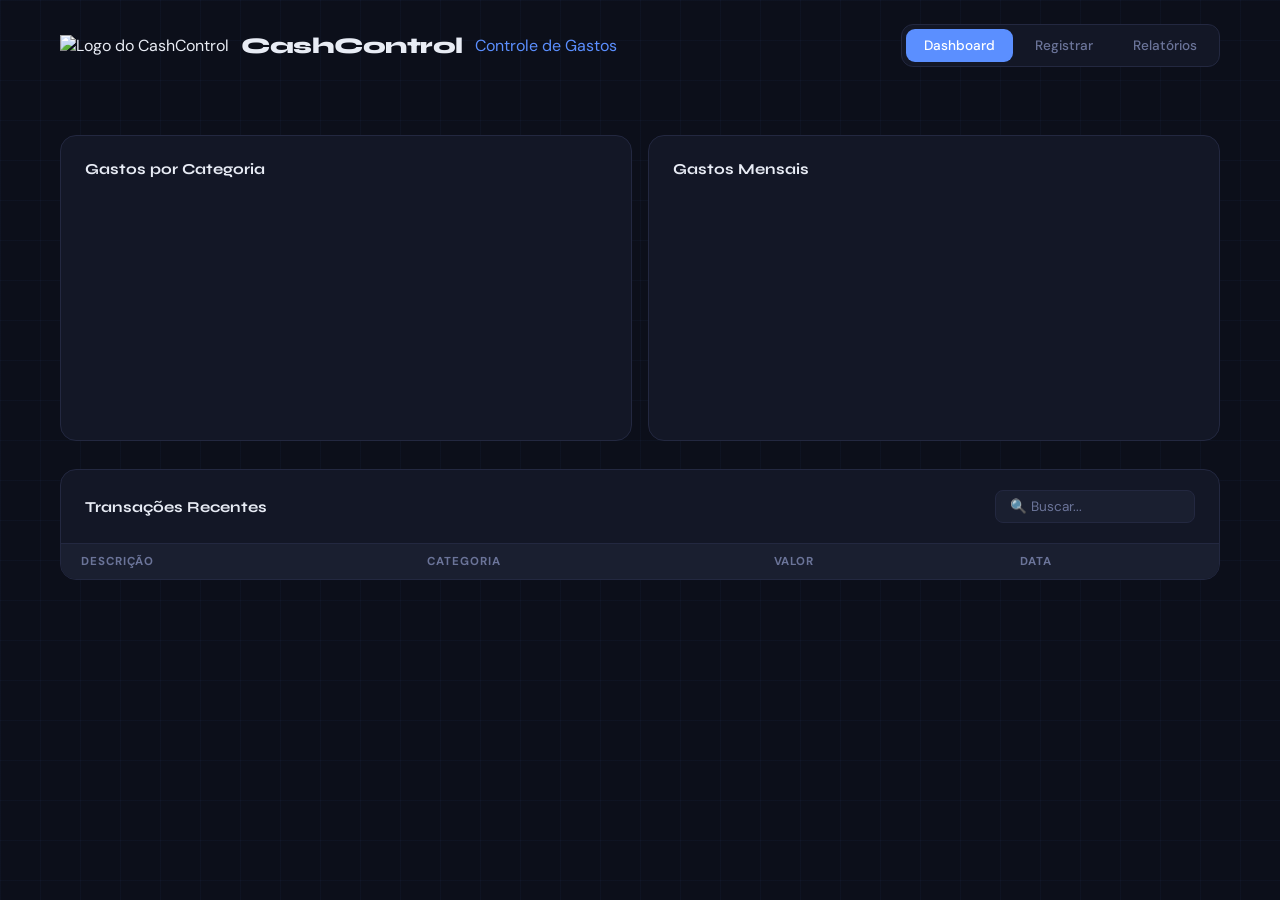
==== index.html @ e5b0a487 "Primeiro commit - CashControl, criação para versionamento" ====
<!DOCTYPE html>
<html lang="PT-BR">
    <head>
        <meta charset="UTF-8" />
        <meta name="viewport" content="width=device-width, initial-scale=1.0" />
        <title>CashControl - Controle de Gastos</title>

        <!-- LINKS PARA FONTES-->
        <link href="https://fonts.googleapis.com/css2?family=Syne:wght@400;700;800&family=DM+Sans:ital,wght@0,300;0,400;0,500;1,300&display=swap"
        rel="stylesheet"
        />

        <!-- LINK PARA CSS -->
        <link rel="stylesheet" href="css/style.css" />

        <!-- CHART.JS (CDN) -->
          <script src="https://cdnjs.cloudflare.com/ajax/libs/Chart.js/4.4.1/chart.umd.min.js"></script>
    </head>
    <body>
        <div class = "app">
            <header>
                <div class="logo">
                    <img src="assets/logo.png" alt="Logo do CashControl" />
                    <h1>CashControl</h1><span>Controle de Gastos</span>
                </div>
                <nav>
                    <button class="active" onclick="app.showView('dashboard')">Dashboard</button>
                    <button                onclick="app.showView('registrar')">Registrar</button>
                    <button                onclick="app.showView('relatorios')">Relatórios</button>
                </nav>
            </header>

            <div id="view-dashboard" class="view active">
                <div class="kpi-row" id="kpi-row"></div>

                <div class="charts-row">
                    <div class="chart-card">
                        <div class="chart-title">Gastos por Categoria</div>
                        <div class="chart-wrap"><canvas id="pieChart"></canvas></div>
                    </div>
                    <div class="chart-card">
                        <div class="chart-title">Gastos Mensais</div>
                        <div class="chart-wrap"><canvas id="lineChart"></canvas></div>
                    </div>
                </div>

                <div class="table-card">
                    <div class="table-header">
                        <div class="table-title">Transações Recentes</div>
                        <input
                            class="search-box"
                            type="text"
                            placeholder="🔍 Buscar..."
                            oninput="app.filterTable(this.value)"
                            />
                    </div>
                    <div style="overflow-x: auto;">
                        <table>
                            <thead>
                                <tr>
                                    <th>Descrição</th>
                                    <th>Categoria</th>
                                    <th>Valor</th>
                                    <th>Data</th>
                                </tr>
                            </thead>
                            <tbody id="expense-tbody"></tbody>
                        </table>
                    </div>
                </div>
            </div>
            <!-- FIM DO VIEW DO DASHBOARD -->

            <div id="view-registrar" class="view">
                <div class="form-card">
                    <div class="form-title">Nova <span> Despesa</span></div>
                    <div class="form-grid">
                        <div class="form-group">
                            <label> Descrição</label>
                            <input type="text" id="descricao" placeholder="Ex: Almoço, Uber, etc." />
                        </div>
                        <div class="form-group full">
                            <label> Valor (R$)</label>
                            <input type="number" id="valor" placeholder="0,00" min="0" step="0.01" />
                        </div>
                        <div class="form-group full">
                            <label> Data</label>
                            <input type="date" id="data" />
                        </div>
                        <div class="form-group">
                            <label> Categoria</label>
                            <select id="categoria">
                                <option value="">Selecione</option>
                                <option value="Alimentação">Alimentação</option>
                                <option value="Transporte">Transporte</option>
                                <option value="Lazer">Lazer</option>
                                <option value="Saúde">Saúde</option>
                                <option value="Moradia">Moradia</option>
                                <option value="Casamento">Casamento</option>
                                <option value="Outros">Outros</option>
                            </select>
                        </div>
                        <div class="form-group">
                            <label> Forma de Pagamento  </label>
                            <select id="pagamento">
                                <option value="">Selecione</option>
                                <option value="Cartão de Crédito">Cartão de Crédito</option>
                                <option value="Cartão de Débito">Cartão de Débito</option>
                                <option value="Pix">Pix</option>
                            </select>
                        </div>
                        <div class="form-group full">[
                            <label> Observações</label>
                            <input type="text" id="observacoes" placeholder="Anotações adicionais...">
                        </div>
                        <div class="form-group full">
                            <button class="submit-btn" onclick="app.addExpense()">+ Registrar Despesa</button>
                            <div class="sucess-toast" id="toast">
                                ✅ Despesa registrada com sucesso!
                            </div>
                        </div>
                    </div>
                </div>
            </div>

            <!-- ── RELATÓRIOS VIEW ── -->
            <div id="view-relatorios" class="view">
                <div class="month-filter">
                    <label>Filtrar mês:</label>
                    <select id="mes-filtro" onchange="app.renderReports()">
                        <option value="all">Todos</option>
                    </select>
                </div>

                <div class="reports-grid">
                    <div class="report-card">
                        <div class="report-card-title">Gastos por Categoria</div>
                        <div class="cat-bars"></div>
                    </div>
                    <div class="report-card">
                        <div class="report-card-title">Gastos Mensais</div>
                        <div class="chart-wrap" style="height: 180px">
                            <canvas id="barChart"></canvas>
                        </div>
                    </div>
                </div>

                <div class="report-card">
                    <div class="report-card-title">Exportar Dados</div>
                    <div class ="export-row">
                        <button class="btn-export" onclick="app.handleExportCSV()"> 📊 Exportar Excel / CSV</button>
                        <button class="btn-export" onclick="app.handleExportPDF()">📄 Exportar Relatório PDF</button>
                    </div>
                </div>
            </div>
        </div>

    <!-- App module (exposes functions via window.app) -->
     <script type="module">
        import * as appModule from './js/app.js';
        window.app = appModule;
     </script>
    </body>
</html>
---- css/style.css ----
:root {
  --bg: #0c0f1a;
  --panel: #131726;
  --panel2: #1a1f30;
  --border: #232840;
  --accent: #5b8fff;
  --accent2: #ff6b6b;
  --accent3: #43e5b0;
  --accent4: #f9c74f;
  --text: #e8ecf5;
  --muted: #6b7499;
  --radius: 16px;
}

*, *::before, *::after {
  box-sizing: border-box;
  margin: 0;
  padding: 0;
}

body {
  font-family: 'DM Sans', sans-serif;
  background: var(--bg);
  color: var(--text);
  min-height: 100vh;
  overflow-x: hidden;
}

body::before {
  content: '';
  position: fixed;
  inset: 0;
  background-image:
    linear-gradient(rgba(91,143,255,0.04) 1px, transparent 1px),
    linear-gradient(90deg, rgba(91,143,255,0.04) 1px, transparent 1px);
  background-size: 40px 40px;
  pointer-events: none;
  z-index: 0;
}

.app {
  position: relative;
  z-index: 1;
  max-width: 1200px;
  margin: 0 auto;
  padding: 24px 20px 60px;
}

/* ── HEADER ── */
header {
  display: flex;
  align-items: center;
  justify-content: space-between;
  margin-bottom: 40px;
}

.logo {
  display: flex;
  align-items: center;
  gap: 12px;
}

.logo-icon {
  width: 42px;
  height: 42px;
  border-radius: 12px;
  background: linear-gradient(135deg, var(--accent), var(--accent3));
  display: flex;
  align-items: center;
  justify-content: center;
  font-size: 20px;
}

.logo h1 {
  font-family: 'Syne', sans-serif;
  font-size: 1.4rem;
  font-weight: 800;
  letter-spacing: -0.5px;
}

.logo span { color: var(--accent); }

nav {
  display: flex;
  gap: 4px;
  background: var(--panel);
  border: 1px solid var(--border);
  border-radius: 12px;
  padding: 4px;
}

nav button {
  background: none;
  border: none;
  color: var(--muted);
  font-family: 'DM Sans', sans-serif;
  font-size: 0.85rem;
  font-weight: 500;
  padding: 8px 18px;
  border-radius: 9px;
  cursor: pointer;
  transition: all .2s;
}

nav button.active { background: var(--accent); color: #fff; }
nav button:hover:not(.active) { color: var(--text); background: var(--panel2); }

/* ── VIEWS ── */
.view { display: none; animation: fadeUp .35s ease; }
.view.active { display: block; }

@keyframes fadeUp {
  from { opacity: 0; transform: translateY(14px); }
  to   { opacity: 1; transform: translateY(0); }
}

/* ── KPI CARDS ── */
.kpi-row {
  display: grid;
  grid-template-columns: repeat(auto-fit, minmax(200px, 1fr));
  gap: 16px;
  margin-bottom: 28px;
}

.kpi-card {
  background: var(--panel);
  border: 1px solid var(--border);
  border-radius: var(--radius);
  padding: 22px 24px;
  position: relative;
  overflow: hidden;
}

.kpi-card::after {
  content: '';
  position: absolute;
  top: -30px;
  right: -30px;
  width: 80px;
  height: 80px;
  border-radius: 50%;
  background: radial-gradient(circle, var(--glow, #5b8fff33) 0%, transparent 70%);
}

.kpi-card.green  { --glow: #43e5b033; }
.kpi-card.red    { --glow: #ff6b6b33; }
.kpi-card.yellow { --glow: #f9c74f33; }

.kpi-label {
  font-size: 0.75rem;
  color: var(--muted);
  text-transform: uppercase;
  letter-spacing: .08em;
  margin-bottom: 8px;
}

.kpi-value {
  font-family: 'Syne', sans-serif;
  font-size: 1.7rem;
  font-weight: 800;
  color: var(--accent);
}

.kpi-card.green  .kpi-value { color: var(--accent3); }
.kpi-card.red    .kpi-value { color: var(--accent2); }
.kpi-card.yellow .kpi-value { color: var(--accent4); }

.kpi-sub {
  font-size: 0.75rem;
  color: var(--muted);
  margin-top: 4px;
}

/* ── CHARTS ── */
.charts-row {
  display: grid;
  grid-template-columns: 1fr 1fr;
  gap: 16px;
  margin-bottom: 28px;
}

@media (max-width: 700px) { .charts-row { grid-template-columns: 1fr; } }

.chart-card {
  background: var(--panel);
  border: 1px solid var(--border);
  border-radius: var(--radius);
  padding: 24px;
}

.chart-title {
  font-family: 'Syne', sans-serif;
  font-size: 0.95rem;
  font-weight: 700;
  margin-bottom: 18px;
}

.chart-wrap { position: relative; height: 220px; }

/* ── TABLE ── */
.table-card {
  background: var(--panel);
  border: 1px solid var(--border);
  border-radius: var(--radius);
  overflow: hidden;
}

.table-header {
  display: flex;
  align-items: center;
  justify-content: space-between;
  padding: 20px 24px;
  border-bottom: 1px solid var(--border);
}

.table-title {
  font-family: 'Syne', sans-serif;
  font-size: 0.95rem;
  font-weight: 700;
}

.search-box {
  background: var(--panel2);
  border: 1px solid var(--border);
  border-radius: 8px;
  padding: 7px 14px;
  font-family: 'DM Sans', sans-serif;
  color: var(--text);
  font-size: 0.85rem;
  outline: none;
  width: 200px;
}

.search-box::placeholder { color: var(--muted); }

table { width: 100%; border-collapse: collapse; }

th {
  font-size: 0.72rem;
  text-transform: uppercase;
  letter-spacing: .08em;
  color: var(--muted);
  padding: 10px 20px;
  text-align: left;
  background: var(--panel2);
}

td {
  padding: 14px 20px;
  font-size: 0.88rem;
  border-top: 1px solid var(--border);
}

tr:hover td { background: rgba(91,143,255,0.04); }

.badge {
  display: inline-block;
  padding: 3px 10px;
  border-radius: 20px;
  font-size: 0.75rem;
  font-weight: 500;
}

.badge-alimentacao { background: #5b8fff22; color: #5b8fff; }
.badge-transporte  { background: #43e5b022; color: #43e5b0; }
.badge-lazer       { background: #f9c74f22; color: #f9c74f; }
.badge-saude       { background: #ff6b6b22; color: #ff6b6b; }
.badge-moradia     { background: #c77dff22; color: #c77dff; }
.badge-outros      { background: #aaa2;     color: #aaa;    }

.delete-btn {
  background: none;
  border: none;
  cursor: pointer;
  color: var(--muted);
  font-size: 1rem;
  transition: color .2s;
  padding: 4px 8px;
  border-radius: 6px;
}

.delete-btn:hover { color: var(--accent2); background: #ff6b6b11; }

/* ── FORM ── */
.form-card {
  background: var(--panel);
  border: 1px solid var(--border);
  border-radius: var(--radius);
  padding: 36px;
  max-width: 600px;
}

.form-title {
  font-family: 'Syne', sans-serif;
  font-size: 1.3rem;
  font-weight: 800;
  margin-bottom: 28px;
}

.form-title span { color: var(--accent); }

.form-grid {
  display: grid;
  grid-template-columns: 1fr 1fr;
  gap: 18px;
}

@media (max-width: 500px) { .form-grid { grid-template-columns: 1fr; } }

.form-group { display: flex; flex-direction: column; gap: 8px; }
.form-group.full { grid-column: 1 / -1; }

label {
  font-size: 0.78rem;
  text-transform: uppercase;
  letter-spacing: .07em;
  color: var(--muted);
}

input, select, textarea {
  background: var(--panel2);
  border: 1px solid var(--border);
  border-radius: 10px;
  padding: 12px 16px;
  font-family: 'DM Sans', sans-serif;
  color: var(--text);
  font-size: 0.9rem;
  outline: none;
  transition: border .2s;
}

input:focus, select:focus, textarea:focus { border-color: var(--accent); }
select option { background: var(--panel); }

.btn-primary {
  background: linear-gradient(135deg, var(--accent), #4070e0);
  border: none;
  border-radius: 10px;
  color: #fff;
  font-family: 'Syne', sans-serif;
  font-size: 0.95rem;
  font-weight: 700;
  padding: 14px 28px;
  cursor: pointer;
  transition: opacity .2s, transform .15s;
  margin-top: 8px;
}

.btn-primary:hover  { opacity: .9; transform: translateY(-1px); }
.btn-primary:active { transform: translateY(0); }

.success-toast {
  display: none;
  background: var(--accent3);
  color: #0c0f1a;
  border-radius: 10px;
  padding: 12px 20px;
  font-weight: 600;
  font-size: 0.88rem;
  margin-top: 16px;
  animation: fadeUp .3s ease;
}

/* ── REPORTS ── */
.reports-grid {
  display: grid;
  grid-template-columns: 1fr 1fr;
  gap: 16px;
  margin-bottom: 24px;
}

@media (max-width: 700px) { .reports-grid { grid-template-columns: 1fr; } }

.report-card {
  background: var(--panel);
  border: 1px solid var(--border);
  border-radius: var(--radius);
  padding: 24px;
}

.report-card-title {
  font-family: 'Syne', sans-serif;
  font-size: 0.9rem;
  font-weight: 700;
  margin-bottom: 16px;
  color: var(--muted);
  text-transform: uppercase;
  letter-spacing: .06em;
}

.cat-row {
  display: flex;
  align-items: center;
  gap: 12px;
  margin-bottom: 12px;
}

.cat-bar-wrap {
  flex: 1;
  background: var(--panel2);
  border-radius: 4px;
  height: 6px;
  overflow: hidden;
}

.cat-bar {
  height: 100%;
  border-radius: 4px;
  transition: width .5s ease;
}

.cat-label { font-size: 0.83rem; width: 110px; }
.cat-value { font-size: 0.83rem; color: var(--muted); width: 80px; text-align: right; }

.export-row { display: flex; gap: 12px; }

.btn-export {
  flex: 1;
  background: var(--panel2);
  border: 1px solid var(--border);
  border-radius: 10px;
  color: var(--text);
  font-family: 'Syne', sans-serif;
  font-size: 0.85rem;
  font-weight: 700;
  padding: 14px;
  cursor: pointer;
  transition: all .2s;
  display: flex;
  align-items: center;
  justify-content: center;
  gap: 8px;
}

.btn-export:hover { background: var(--accent); border-color: var(--accent); color: #fff; }

.month-filter {
  display: flex;
  align-items: center;
  gap: 12px;
  margin-bottom: 24px;
}

.month-filter label {
  font-size: 0.8rem;
  color: var(--muted);
  text-transform: uppercase;
  letter-spacing: .07em;
}

.month-filter select { padding: 8px 14px; font-size: 0.85rem; border-radius: 8px; width: auto; }

/* ── RESPONSIVE ── */
@media (max-width: 600px) {
  .table-header  { flex-direction: column; gap: 12px; }
  .search-box    { width: 100%; }
}
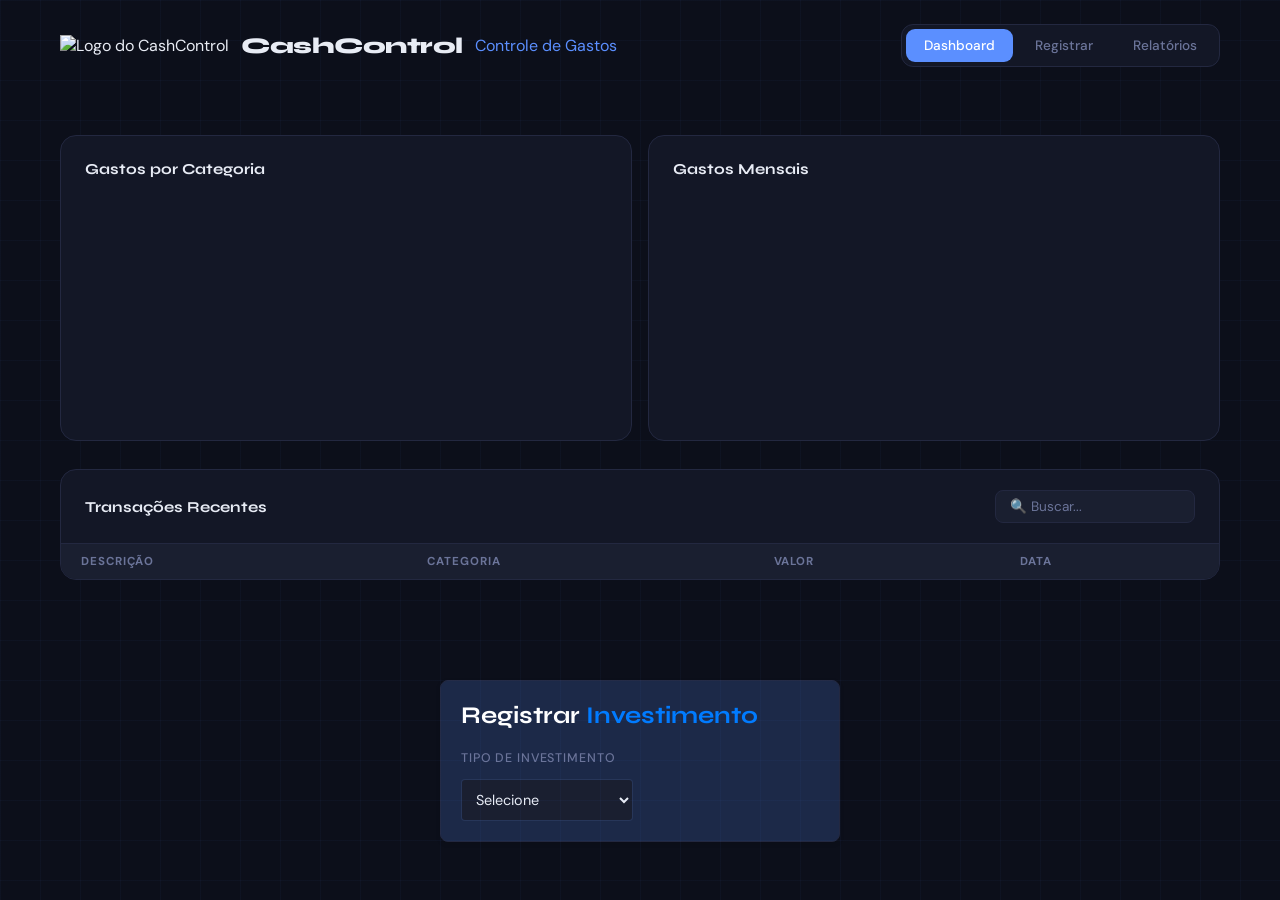
==== commit ed017c92: "Commit da madrugada - Adição dos scripts: chart, app, data e export" ====
--- a/index.html
+++ b/index.html
@@ -1,164 +1,225 @@
 <!DOCTYPE html>
 <html lang="PT-BR">
-    <head>
-        <meta charset="UTF-8" />
-        <meta name="viewport" content="width=device-width, initial-scale=1.0" />
-        <title>CashControl - Controle de Gastos</title>
-
-        <!-- LINKS PARA FONTES-->
-        <link href="https://fonts.googleapis.com/css2?family=Syne:wght@400;700;800&family=DM+Sans:ital,wght@0,300;0,400;0,500;1,300&display=swap"
-        rel="stylesheet"
-        />
-
-        <!-- LINK PARA CSS -->
-        <link rel="stylesheet" href="css/style.css" />
-
-        <!-- CHART.JS (CDN) -->
-          <script src="https://cdnjs.cloudflare.com/ajax/libs/Chart.js/4.4.1/chart.umd.min.js"></script>
-    </head>
-    <body>
-        <div class = "app">
-            <header>
-                <div class="logo">
-                    <img src="assets/logo.png" alt="Logo do CashControl" />
-                    <h1>CashControl</h1><span>Controle de Gastos</span>
-                </div>
-                <nav>
-                    <button class="active" onclick="app.showView('dashboard')">Dashboard</button>
-                    <button                onclick="app.showView('registrar')">Registrar</button>
-                    <button                onclick="app.showView('relatorios')">Relatórios</button>
-                </nav>
-            </header>
-
-            <div id="view-dashboard" class="view active">
-                <div class="kpi-row" id="kpi-row"></div>
-
-                <div class="charts-row">
-                    <div class="chart-card">
-                        <div class="chart-title">Gastos por Categoria</div>
-                        <div class="chart-wrap"><canvas id="pieChart"></canvas></div>
-                    </div>
-                    <div class="chart-card">
-                        <div class="chart-title">Gastos Mensais</div>
-                        <div class="chart-wrap"><canvas id="lineChart"></canvas></div>
-                    </div>
-                </div>
-
-                <div class="table-card">
-                    <div class="table-header">
-                        <div class="table-title">Transações Recentes</div>
-                        <input
-                            class="search-box"
-                            type="text"
-                            placeholder="🔍 Buscar..."
-                            oninput="app.filterTable(this.value)"
-                            />
-                    </div>
-                    <div style="overflow-x: auto;">
-                        <table>
-                            <thead>
-                                <tr>
-                                    <th>Descrição</th>
-                                    <th>Categoria</th>
-                                    <th>Valor</th>
-                                    <th>Data</th>
-                                </tr>
-                            </thead>
-                            <tbody id="expense-tbody"></tbody>
-                        </table>
-                    </div>
-                </div>
-            </div>
-            <!-- FIM DO VIEW DO DASHBOARD -->
-
-            <div id="view-registrar" class="view">
-                <div class="form-card">
-                    <div class="form-title">Nova <span> Despesa</span></div>
-                    <div class="form-grid">
-                        <div class="form-group">
-                            <label> Descrição</label>
-                            <input type="text" id="descricao" placeholder="Ex: Almoço, Uber, etc." />
+
+<head>
+    <meta charset="UTF-8" />
+    <meta name="viewport" content="width=device-width, initial-scale=1.0" />
+    <title>CashControl - Controle de Gastos</title>
+
+    <!-- LINKS PARA FONTES-->
+    <link
+        href="https://fonts.googleapis.com/css2?family=Syne:wght@400;700;800&family=DM+Sans:ital,wght@0,300;0,400;0,500;1,300&display=swap"
+        rel="stylesheet" />
+
+    <!-- LINK PARA CSS -->
+    <link rel="stylesheet" href="css/style.css" />
+
+    <!-- CHART.JS (CDN) -->
+    <script src="https://cdnjs.cloudflare.com/ajax/libs/Chart.js/4.4.1/chart.umd.min.js"></script>
+</head>
+
+<body>
+    <div class="app">
+        <header>
+            <div class="logo">
+                <img src="assets/logo.png" alt="Logo do CashControl" />
+                <h1>CashControl</h1><span>Controle de Gastos</span>
+            </div>
+            <nav>
+                <button class="active" onclick="app.showView('dashboard')">Dashboard</button>
+                <button onclick="app.showView('registrar')">Registrar</button>
+                <button onclick="app.showView('relatorios')">Relatórios</button>
+            </nav>
+        </header>
+
+        <div id="view-dashboard" class="view active">
+            <div class="kpi-row" id="kpi-row"></div>
+
+            <div class="charts-row">
+                <div class="chart-card">
+                    <div class="chart-title">Gastos por Categoria</div>
+                    <div class="chart-wrap"><canvas id="pieChart"></canvas></div>
+                </div>
+                <div class="chart-card">
+                    <div class="chart-title">Gastos Mensais</div>
+                    <div class="chart-wrap"><canvas id="lineChart"></canvas></div>
+                </div>
+            </div>
+
+            <div class="table-card">
+                <div class="table-header">
+                    <div class="table-title">Transações Recentes</div>
+                    <input class="search-box" type="text" placeholder="🔍 Buscar..."
+                        oninput="app.filterTable(this.value)" />
+                </div>
+                <div style="overflow-x: auto;">
+                    <table>
+                        <thead>
+                            <tr>
+                                <th>Descrição</th>
+                                <th>Categoria</th>
+                                <th>Valor</th>
+                                <th>Data</th>
+                            </tr>
+                        </thead>
+                        <tbody id="expense-tbody"></tbody>
+                    </table>
+                </div>
+            </div>
+        </div>
+        <!-- FIM DO VIEW DO DASHBOARD -->
+
+        <div id="view-registrar" class="view">
+            <div class="form-card">
+                <div class="form-title">Nova <span> Despesa</span></div>
+                <div class="form-grid">
+                    <div class="form-group">
+                        <label> Descrição</label>
+                        <input type="text" id="descricao" placeholder="Ex: Almoço, Uber, etc." />
+                    </div>
+                    <div class="form-group full">
+                        <label> Valor (R$)</label>
+                        <input type="number" id="valor" placeholder="0,00" min="0" step="0.01" />
+                    </div>
+                    <div class="form-group full">
+                        <label> Data</label>
+                        <input type="date" id="data" />
+                    </div>
+                    <div class="form-group">
+                        <label> Categoria</label>
+                        <select id="categoria">
+                            <option value="">Selecione</option>
+                            <option value="Alimentação">Alimentação</option>
+                            <option value="Transporte">Transporte</option>
+                            <option value="Lazer">Lazer</option>
+                            <option value="Saúde">Saúde</option>
+                            <option value="Moradia">Moradia</option>
+                            <option value="Casamento">Casamento</option>
+                            <option value="Outros">Outros</option>
+                        </select>
+                    </div>
+                    <div class="form-group">
+                        <label> Forma de Pagamento </label>
+                        <select id="pagamento">
+                            <option value="">Selecione</option>
+                            <option value="Cartão de Crédito">Cartão de Crédito</option>
+                            <option value="Cartão de Débito">Cartão de Débito</option>
+                            <option value="Pix">Pix</option>
+                        </select>
+                    </div>
+                    <div class="form-group full">[
+                        <label> Observações</label>
+                        <input type="text" id="observacoes" placeholder="Anotações adicionais...">
+                    </div>
+                    <div class="form-group full">
+                        <button class="submit-btn" onclick="app.addExpense()">+ Registrar Despesa</button>
+                        <div class="sucess-toast" id="toast">
+                            ✅ Despesa registrada com sucesso!
                         </div>
-                        <div class="form-group full">
-                            <label> Valor (R$)</label>
-                            <input type="number" id="valor" placeholder="0,00" min="0" step="0.01" />
-                        </div>
-                        <div class="form-group full">
-                            <label> Data</label>
-                            <input type="date" id="data" />
-                        </div>
-                        <div class="form-group">
-                            <label> Categoria</label>
-                            <select id="categoria">
-                                <option value="">Selecione</option>
-                                <option value="Alimentação">Alimentação</option>
-                                <option value="Transporte">Transporte</option>
-                                <option value="Lazer">Lazer</option>
-                                <option value="Saúde">Saúde</option>
-                                <option value="Moradia">Moradia</option>
-                                <option value="Casamento">Casamento</option>
-                                <option value="Outros">Outros</option>
-                            </select>
-                        </div>
-                        <div class="form-group">
-                            <label> Forma de Pagamento  </label>
-                            <select id="pagamento">
-                                <option value="">Selecione</option>
-                                <option value="Cartão de Crédito">Cartão de Crédito</option>
-                                <option value="Cartão de Débito">Cartão de Débito</option>
-                                <option value="Pix">Pix</option>
-                            </select>
-                        </div>
-                        <div class="form-group full">[
-                            <label> Observações</label>
-                            <input type="text" id="observacoes" placeholder="Anotações adicionais...">
-                        </div>
-                        <div class="form-group full">
-                            <button class="submit-btn" onclick="app.addExpense()">+ Registrar Despesa</button>
-                            <div class="sucess-toast" id="toast">
-                                ✅ Despesa registrada com sucesso!
-                            </div>
-                        </div>
-                    </div>
-                </div>
-            </div>
-
-            <!-- ── RELATÓRIOS VIEW ── -->
-            <div id="view-relatorios" class="view">
-                <div class="month-filter">
-                    <label>Filtrar mês:</label>
-                    <select id="mes-filtro" onchange="app.renderReports()">
-                        <option value="all">Todos</option>
+                    </div>
+                </div>
+            </div>
+        </div>
+
+        <!-- ── RELATÓRIOS VIEW ── -->
+        <div id="view-relatorios" class="view">
+            <div class="month-filter">
+                <label>Filtrar mês:</label>
+                <select id="mes-filtro" onchange="app.renderReports()">
+                    <option value="all">Todos</option>
+                </select>
+            </div>
+
+            <div class="reports-grid">
+                <div class="report-card">
+                    <div class="report-card-title">Gastos por Categoria</div>
+                    <div class="cat-bars"></div>
+                </div>
+                <div class="report-card">
+                    <div class="report-card-title">Gastos Mensais</div>
+                    <div class="chart-wrap" style="height: 180px">
+                        <canvas id="barChart"></canvas>
+                    </div>
+                </div>
+            </div>
+
+            <div class="report-card">
+                <div class="report-card-title">Exportar Dados</div>
+                <div class="export-row">
+                    <button class="btn-export" onclick="app.handleExportCSV()"> 📊 Exportar Excel / CSV</button>
+                    <button class="btn-export" onclick="app.handleExportPDF()">📄 Exportar Relatório PDF</button>
+                </div>
+            </div>
+        </div>
+    </div>
+
+    <div class="view-investimentos">
+        <div class="form-card">
+            <style>
+                .form-card {
+                    max-width: 400px;
+                    margin: 40px auto;
+                    padding: 20px;
+                    background-color: #5b8fff33;
+                    border-radius: 8px;
+                    box-shadow: 0 2px 5px rgba(0, 0, 0, 0.1);
+                }
+
+                .form-title {
+                    font-size: 24px;
+                    font-weight: bold;
+                    margin-bottom: 20px;
+                    color: #ffffff;
+                }
+
+                .form-title span {
+                    color: #007bff;
+                }
+
+                .form-grid {
+                    display: grid;
+                    gap: 15px;
+                }
+
+                .form-group {
+                    display: flex;
+                    flex-direction: column;
+                }
+
+                .form-group label {
+                    margin-bottom: 5px;
+                    font-weight: 500;
+                }
+
+                .form-group input,
+                .form-group select {
+                    padding: 10px;
+                    border: 1px solid #5b8fff33;
+                    border-radius: 4px;
+                }
+                </style>
+            <div class="form-title">Registrar <span> Investimento</span></div>
+            <div class="form-grid">
+                <div class="form-group">
+                    <label> Tipo de Investimento</label>
+                    <select id="tipo-investimento">
+                        <option value="">Selecione</option>
+                        <option value="Ações">Ações</option>
+                        <option value="Fundos Imobiliários">Fundos Imobiliários</option>
+                        <option value="Tesouro Direto">Tesouro Direto</option>
+                        <option value="Criptomoedas">Criptomoedas</option>
+                        <option value="Outros">Outros</option>
                     </select>
                 </div>
-
-                <div class="reports-grid">
-                    <div class="report-card">
-                        <div class="report-card-title">Gastos por Categoria</div>
-                        <div class="cat-bars"></div>
-                    </div>
-                    <div class="report-card">
-                        <div class="report-card-title">Gastos Mensais</div>
-                        <div class="chart-wrap" style="height: 180px">
-                            <canvas id="barChart"></canvas>
-                        </div>
-                    </div>
-                </div>
-
-                <div class="report-card">
-                    <div class="report-card-title">Exportar Dados</div>
-                    <div class ="export-row">
-                        <button class="btn-export" onclick="app.handleExportCSV()"> 📊 Exportar Excel / CSV</button>
-                        <button class="btn-export" onclick="app.handleExportPDF()">📄 Exportar Relatório PDF</button>
-                    </div>
-                </div>
-            </div>
-        </div>
+            </div>
+        </div>
+    </div>
 
     <!-- App module (exposes functions via window.app) -->
-     <script type="module">
+    <script type="module">
         import * as appModule from './js/app.js';
         window.app = appModule;
-     </script>
-    </body>
+    </script>
+</body>
+
 </html>
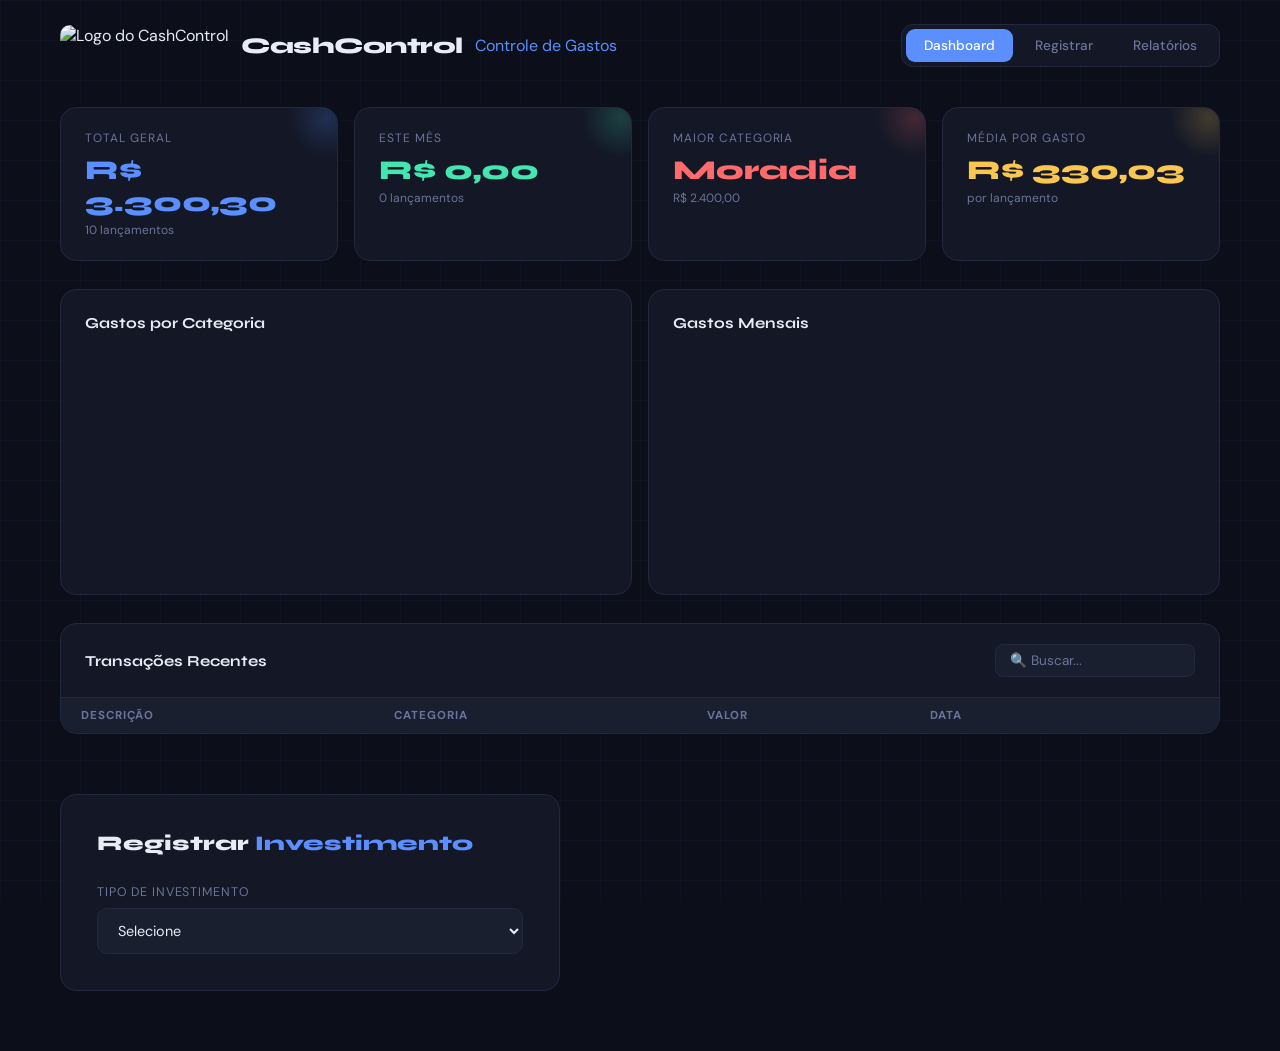
==== commit f6811339: "Ajuste nos scripts, unificando tudo no APP, para evitar erro no window app" ====
--- a/index.html
+++ b/index.html
@@ -1,225 +1,204 @@
 <!DOCTYPE html>
-<html lang="PT-BR">
+<html lang="pt-BR">
 
 <head>
-    <meta charset="UTF-8" />
-    <meta name="viewport" content="width=device-width, initial-scale=1.0" />
-    <title>CashControl - Controle de Gastos</title>
-
-    <!-- LINKS PARA FONTES-->
-    <link
-        href="https://fonts.googleapis.com/css2?family=Syne:wght@400;700;800&family=DM+Sans:ital,wght@0,300;0,400;0,500;1,300&display=swap"
-        rel="stylesheet" />
-
-    <!-- LINK PARA CSS -->
-    <link rel="stylesheet" href="css/style.css" />
-
-    <!-- CHART.JS (CDN) -->
-    <script src="https://cdnjs.cloudflare.com/ajax/libs/Chart.js/4.4.1/chart.umd.min.js"></script>
+  <meta charset="UTF-8" />
+  <meta name="viewport" content="width=device-width, initial-scale=1.0" />
+  <title>CashControl - Controle de Gastos</title>
+
+  <!-- Fontes -->
+  <link
+    href="https://fonts.googleapis.com/css2?family=Syne:wght@400;700;800&family=DM+Sans:ital,wght@0,300;0,400;0,500;1,300&display=swap"
+    rel="stylesheet"
+  />
+
+  <!-- CSS -->
+  <link rel="stylesheet" href="css/style.css" />
+
+  <!-- Chart.js (CDN) -->
+  <script src="https://cdnjs.cloudflare.com/ajax/libs/Chart.js/4.4.1/chart.umd.min.js"></script>
 </head>
 
 <body>
-    <div class="app">
-        <header>
-            <div class="logo">
-                <img src="assets/logo.png" alt="Logo do CashControl" />
-                <h1>CashControl</h1><span>Controle de Gastos</span>
-            </div>
-            <nav>
-                <button class="active" onclick="app.showView('dashboard')">Dashboard</button>
-                <button onclick="app.showView('registrar')">Registrar</button>
-                <button onclick="app.showView('relatorios')">Relatórios</button>
-            </nav>
-        </header>
-
-        <div id="view-dashboard" class="view active">
-            <div class="kpi-row" id="kpi-row"></div>
-
-            <div class="charts-row">
-                <div class="chart-card">
-                    <div class="chart-title">Gastos por Categoria</div>
-                    <div class="chart-wrap"><canvas id="pieChart"></canvas></div>
-                </div>
-                <div class="chart-card">
-                    <div class="chart-title">Gastos Mensais</div>
-                    <div class="chart-wrap"><canvas id="lineChart"></canvas></div>
-                </div>
-            </div>
-
-            <div class="table-card">
-                <div class="table-header">
-                    <div class="table-title">Transações Recentes</div>
-                    <input class="search-box" type="text" placeholder="🔍 Buscar..."
-                        oninput="app.filterTable(this.value)" />
-                </div>
-                <div style="overflow-x: auto;">
-                    <table>
-                        <thead>
-                            <tr>
-                                <th>Descrição</th>
-                                <th>Categoria</th>
-                                <th>Valor</th>
-                                <th>Data</th>
-                            </tr>
-                        </thead>
-                        <tbody id="expense-tbody"></tbody>
-                    </table>
-                </div>
-            </div>
-        </div>
-        <!-- FIM DO VIEW DO DASHBOARD -->
-
-        <div id="view-registrar" class="view">
-            <div class="form-card">
-                <div class="form-title">Nova <span> Despesa</span></div>
-                <div class="form-grid">
-                    <div class="form-group">
-                        <label> Descrição</label>
-                        <input type="text" id="descricao" placeholder="Ex: Almoço, Uber, etc." />
-                    </div>
-                    <div class="form-group full">
-                        <label> Valor (R$)</label>
-                        <input type="number" id="valor" placeholder="0,00" min="0" step="0.01" />
-                    </div>
-                    <div class="form-group full">
-                        <label> Data</label>
-                        <input type="date" id="data" />
-                    </div>
-                    <div class="form-group">
-                        <label> Categoria</label>
-                        <select id="categoria">
-                            <option value="">Selecione</option>
-                            <option value="Alimentação">Alimentação</option>
-                            <option value="Transporte">Transporte</option>
-                            <option value="Lazer">Lazer</option>
-                            <option value="Saúde">Saúde</option>
-                            <option value="Moradia">Moradia</option>
-                            <option value="Casamento">Casamento</option>
-                            <option value="Outros">Outros</option>
-                        </select>
-                    </div>
-                    <div class="form-group">
-                        <label> Forma de Pagamento </label>
-                        <select id="pagamento">
-                            <option value="">Selecione</option>
-                            <option value="Cartão de Crédito">Cartão de Crédito</option>
-                            <option value="Cartão de Débito">Cartão de Débito</option>
-                            <option value="Pix">Pix</option>
-                        </select>
-                    </div>
-                    <div class="form-group full">[
-                        <label> Observações</label>
-                        <input type="text" id="observacoes" placeholder="Anotações adicionais...">
-                    </div>
-                    <div class="form-group full">
-                        <button class="submit-btn" onclick="app.addExpense()">+ Registrar Despesa</button>
-                        <div class="sucess-toast" id="toast">
-                            ✅ Despesa registrada com sucesso!
-                        </div>
-                    </div>
-                </div>
-            </div>
-        </div>
-
-        <!-- ── RELATÓRIOS VIEW ── -->
-        <div id="view-relatorios" class="view">
-            <div class="month-filter">
-                <label>Filtrar mês:</label>
-                <select id="mes-filtro" onchange="app.renderReports()">
-                    <option value="all">Todos</option>
-                </select>
-            </div>
-
-            <div class="reports-grid">
-                <div class="report-card">
-                    <div class="report-card-title">Gastos por Categoria</div>
-                    <div class="cat-bars"></div>
-                </div>
-                <div class="report-card">
-                    <div class="report-card-title">Gastos Mensais</div>
-                    <div class="chart-wrap" style="height: 180px">
-                        <canvas id="barChart"></canvas>
-                    </div>
-                </div>
-            </div>
-
-            <div class="report-card">
-                <div class="report-card-title">Exportar Dados</div>
-                <div class="export-row">
-                    <button class="btn-export" onclick="app.handleExportCSV()"> 📊 Exportar Excel / CSV</button>
-                    <button class="btn-export" onclick="app.handleExportPDF()">📄 Exportar Relatório PDF</button>
-                </div>
-            </div>
-        </div>
-    </div>
-
-    <div class="view-investimentos">
-        <div class="form-card">
-            <style>
-                .form-card {
-                    max-width: 400px;
-                    margin: 40px auto;
-                    padding: 20px;
-                    background-color: #5b8fff33;
-                    border-radius: 8px;
-                    box-shadow: 0 2px 5px rgba(0, 0, 0, 0.1);
-                }
-
-                .form-title {
-                    font-size: 24px;
-                    font-weight: bold;
-                    margin-bottom: 20px;
-                    color: #ffffff;
-                }
-
-                .form-title span {
-                    color: #007bff;
-                }
-
-                .form-grid {
-                    display: grid;
-                    gap: 15px;
-                }
-
-                .form-group {
-                    display: flex;
-                    flex-direction: column;
-                }
-
-                .form-group label {
-                    margin-bottom: 5px;
-                    font-weight: 500;
-                }
-
-                .form-group input,
-                .form-group select {
-                    padding: 10px;
-                    border: 1px solid #5b8fff33;
-                    border-radius: 4px;
-                }
-                </style>
-            <div class="form-title">Registrar <span> Investimento</span></div>
-            <div class="form-grid">
-                <div class="form-group">
-                    <label> Tipo de Investimento</label>
-                    <select id="tipo-investimento">
-                        <option value="">Selecione</option>
-                        <option value="Ações">Ações</option>
-                        <option value="Fundos Imobiliários">Fundos Imobiliários</option>
-                        <option value="Tesouro Direto">Tesouro Direto</option>
-                        <option value="Criptomoedas">Criptomoedas</option>
-                        <option value="Outros">Outros</option>
-                    </select>
-                </div>
-            </div>
-        </div>
-    </div>
-
-    <!-- App module (exposes functions via window.app) -->
-    <script type="module">
-        import * as appModule from './js/app.js';
-        window.app = appModule;
-    </script>
+<div class="app">
+
+  <!-- ── HEADER ── -->
+  <header>
+    <div class="logo">
+      <img src="assets/logo.png" alt="Logo do CashControl" />
+      <h1>CashControl</h1>
+      <span>Controle de Gastos</span>
+    </div>
+    <nav>
+      <button class="active" onclick="showView('dashboard', this)">Dashboard</button>
+      <button onclick="showView('registrar', this)">Registrar</button>
+      <button onclick="showView('relatorios', this)">Relatórios</button>
+    </nav>
+  </header>
+
+  <!-- ── DASHBOARD VIEW ── -->
+  <div id="view-dashboard" class="view active">
+
+    <div class="kpi-row" id="kpi-row"></div>
+
+    <div class="charts-row">
+      <div class="chart-card">
+        <div class="chart-title">Gastos por Categoria</div>
+        <div class="chart-wrap"><canvas id="pieChart"></canvas></div>
+      </div>
+      <div class="chart-card">
+        <div class="chart-title">Gastos Mensais</div>
+        <div class="chart-wrap"><canvas id="lineChart"></canvas></div>
+      </div>
+    </div>
+
+    <div class="table-card">
+      <div class="table-header">
+        <div class="table-title">Transações Recentes</div>
+        <input
+          class="search-box"
+          type="text"
+          placeholder="🔍 Buscar..."
+          oninput="filterTable(this.value)"
+        />
+      </div>
+      <div style="overflow-x: auto;">
+        <table>
+          <thead>
+            <tr>
+              <th>Descrição</th>
+              <th>Categoria</th>
+              <th>Valor</th>
+              <th>Data</th>
+              <th></th>
+            </tr>
+          </thead>
+          <tbody id="expense-tbody"></tbody>
+        </table>
+      </div>
+    </div>
+
+  </div><!-- /view-dashboard -->
+
+  <!-- ── REGISTRAR VIEW ── -->
+  <div id="view-registrar" class="view">
+    <div class="form-card">
+      <div class="form-title">Nova <span>Despesa</span></div>
+
+      <div class="form-grid">
+
+        <div class="form-group full">
+          <label>Descrição</label>
+          <input type="text" id="descricao" placeholder="Ex: Almoço, Uber, etc." />
+        </div>
+
+        <div class="form-group">
+          <label>Valor (R$)</label>
+          <input type="number" id="valor" placeholder="0,00" min="0" step="0.01" />
+        </div>
+
+        <div class="form-group">
+          <label>Data</label>
+          <input type="date" id="data" />
+        </div>
+
+        <div class="form-group">
+          <label>Categoria</label>
+          <select id="categoria">
+            <option value="">Selecione</option>
+            <option value="Alimentação">🍽 Alimentação</option>
+            <option value="Transporte">🚗 Transporte</option>
+            <option value="Lazer">🎮 Lazer</option>
+            <option value="Saúde">🏥 Saúde</option>
+            <option value="Moradia">🏠 Moradia</option>
+            <option value="Casamento">💍 Casamento</option>
+            <option value="Outros">📦 Outros</option>
+          </select>
+        </div>
+
+        <div class="form-group">
+          <label>Forma de Pagamento</label>
+          <select id="pagamento">
+            <option value="">Selecione</option>
+            <option value="Cartão de Crédito">Cartão de Crédito</option>
+            <option value="Cartão de Débito">Cartão de Débito</option>
+            <option value="Pix">Pix</option>
+          </select>
+        </div>
+
+        <div class="form-group full">
+          <label>Observações</label>
+          <input type="text" id="observacoes" placeholder="Anotações adicionais..." />
+        </div>
+
+        <div class="form-group full">
+          <button class="submit-btn" onclick="addExpense()">+ Registrar Despesa</button>
+          <div class="sucess-toast" id="toast">
+            ✅ Despesa registrada com sucesso!
+          </div>
+        </div>
+
+      </div><!-- /form-grid -->
+    </div><!-- /form-card -->
+  </div><!-- /view-registrar -->
+
+  <!-- ── RELATÓRIOS VIEW ── -->
+  <div id="view-relatorios" class="view">
+
+    <div class="month-filter">
+      <label>Filtrar mês:</label>
+      <select id="mes-filtro" onchange="renderReports()">
+        <option value="all">Todos</option>
+      </select>
+    </div>
+
+    <div class="reports-grid">
+      <div class="report-card">
+        <div class="report-card-title">Gastos por Categoria</div>
+        <div class="cat-bars"></div>
+      </div>
+      <div class="report-card">
+        <div class="report-card-title">Gastos Mensais</div>
+        <div class="chart-wrap" style="height: 180px;">
+          <canvas id="barChart"></canvas>
+        </div>
+      </div>
+    </div>
+
+    <div class="report-card">
+      <div class="report-card-title">Exportar Dados</div>
+      <div class="export-row">
+        <button class="btn-export" onclick="handleExportCSV()">📊 Exportar Excel / CSV</button>
+        <button class="btn-export" onclick="handleExportPDF()">📄 Exportar Relatório PDF</button>
+      </div>
+    </div>
+
+  </div><!-- /view-relatorios -->
+
+</div><!-- /app -->
+
+<!-- ── INVESTIMENTOS ── -->
+<div class="view-investimentos">
+  <div class="form-card">
+    <div class="form-title">Registrar <span>Investimento</span></div>
+    <div class="form-grid">
+      <div class="form-group full">
+        <label>Tipo de Investimento</label>
+        <select id="tipo-investimento">
+          <option value="">Selecione</option>
+          <option value="Ações">Ações</option>
+          <option value="Fundos Imobiliários">Fundos Imobiliários</option>
+          <option value="Tesouro Direto">Tesouro Direto</option>
+          <option value="Criptomoedas">Criptomoedas</option>
+          <option value="Outros">Outros</option>
+        </select>
+      </div>
+    </div>
+  </div>
+</div>
+
+<!-- App -->
+<script src="js/app.js"></script>
+
 </body>
-
 </html>
--- a/css/style.css
+++ b/css/style.css
@@ -71,6 +71,12 @@
   font-size: 20px;
 }
 
+.logo img {
+  height: 42px;
+  width: auto;
+  border-radius: 10px;
+}
+
 .logo h1 {
   font-family: 'Syne', sans-serif;
   font-size: 1.4rem;
@@ -266,6 +272,7 @@
 .badge-lazer       { background: #f9c74f22; color: #f9c74f; }
 .badge-saude       { background: #ff6b6b22; color: #ff6b6b; }
 .badge-moradia     { background: #c77dff22; color: #c77dff; }
+.badge-casamento   { background: #ff9fdb22; color: #ff9fdb; }
 .badge-outros      { background: #aaa2;     color: #aaa;    }
 
 .delete-btn {
@@ -332,7 +339,7 @@
 input:focus, select:focus, textarea:focus { border-color: var(--accent); }
 select option { background: var(--panel); }
 
-.btn-primary {
+.submit-btn {
   background: linear-gradient(135deg, var(--accent), #4070e0);
   border: none;
   border-radius: 10px;
@@ -344,12 +351,15 @@
   cursor: pointer;
   transition: opacity .2s, transform .15s;
   margin-top: 8px;
-}
-
-.btn-primary:hover  { opacity: .9; transform: translateY(-1px); }
-.btn-primary:active { transform: translateY(0); }
-
-.success-toast {
+  width: 100%;
+}
+
+.submit-btn:hover  { opacity: .9; transform: translateY(-1px); }
+.submit-btn:active { transform: translateY(0); }
+
+/* success-toast — mantém as duas grafias por compatibilidade */
+.success-toast,
+.sucess-toast {
   display: none;
   background: var(--accent3);
   color: #0c0f1a;
@@ -454,4 +464,17 @@
 @media (max-width: 600px) {
   .table-header  { flex-direction: column; gap: 12px; }
   .search-box    { width: 100%; }
+}
+
+/* ── INVESTIMENTOS ── */
+.view-investimentos {
+  position: relative;
+  z-index: 1;
+  max-width: 1200px;
+  margin: 0 auto;
+  padding: 0 20px 60px;
+}
+
+.view-investimentos .form-card {
+  max-width: 500px;
 }
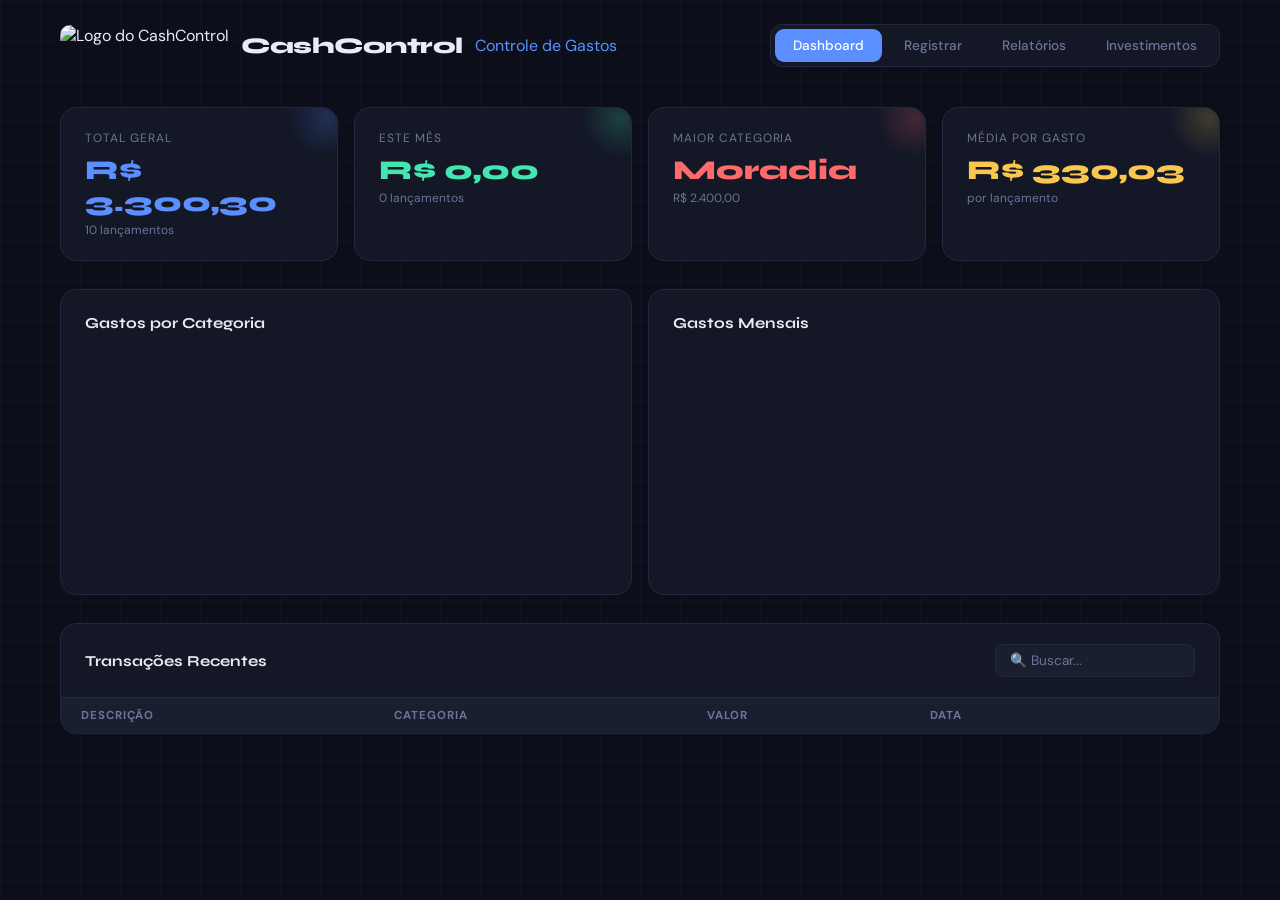
==== commit a9958120: "Adição de area de investimentos, css e script gerado via IA - possivelmente ajustada pois commit" ====
--- a/index.html
+++ b/index.html
@@ -33,6 +33,7 @@
       <button class="active" onclick="showView('dashboard', this)">Dashboard</button>
       <button onclick="showView('registrar', this)">Registrar</button>
       <button onclick="showView('relatorios', this)">Relatórios</button>
+      <button onclick="window.location.href='investimentos.html'">Investimentos</button>
     </nav>
   </header>
 
@@ -177,26 +178,6 @@
 
 </div><!-- /app -->
 
-<!-- ── INVESTIMENTOS ── -->
-<div class="view-investimentos">
-  <div class="form-card">
-    <div class="form-title">Registrar <span>Investimento</span></div>
-    <div class="form-grid">
-      <div class="form-group full">
-        <label>Tipo de Investimento</label>
-        <select id="tipo-investimento">
-          <option value="">Selecione</option>
-          <option value="Ações">Ações</option>
-          <option value="Fundos Imobiliários">Fundos Imobiliários</option>
-          <option value="Tesouro Direto">Tesouro Direto</option>
-          <option value="Criptomoedas">Criptomoedas</option>
-          <option value="Outros">Outros</option>
-        </select>
-      </div>
-    </div>
-  </div>
-</div>
-
 <!-- App -->
 <script src="js/app.js"></script>
 
